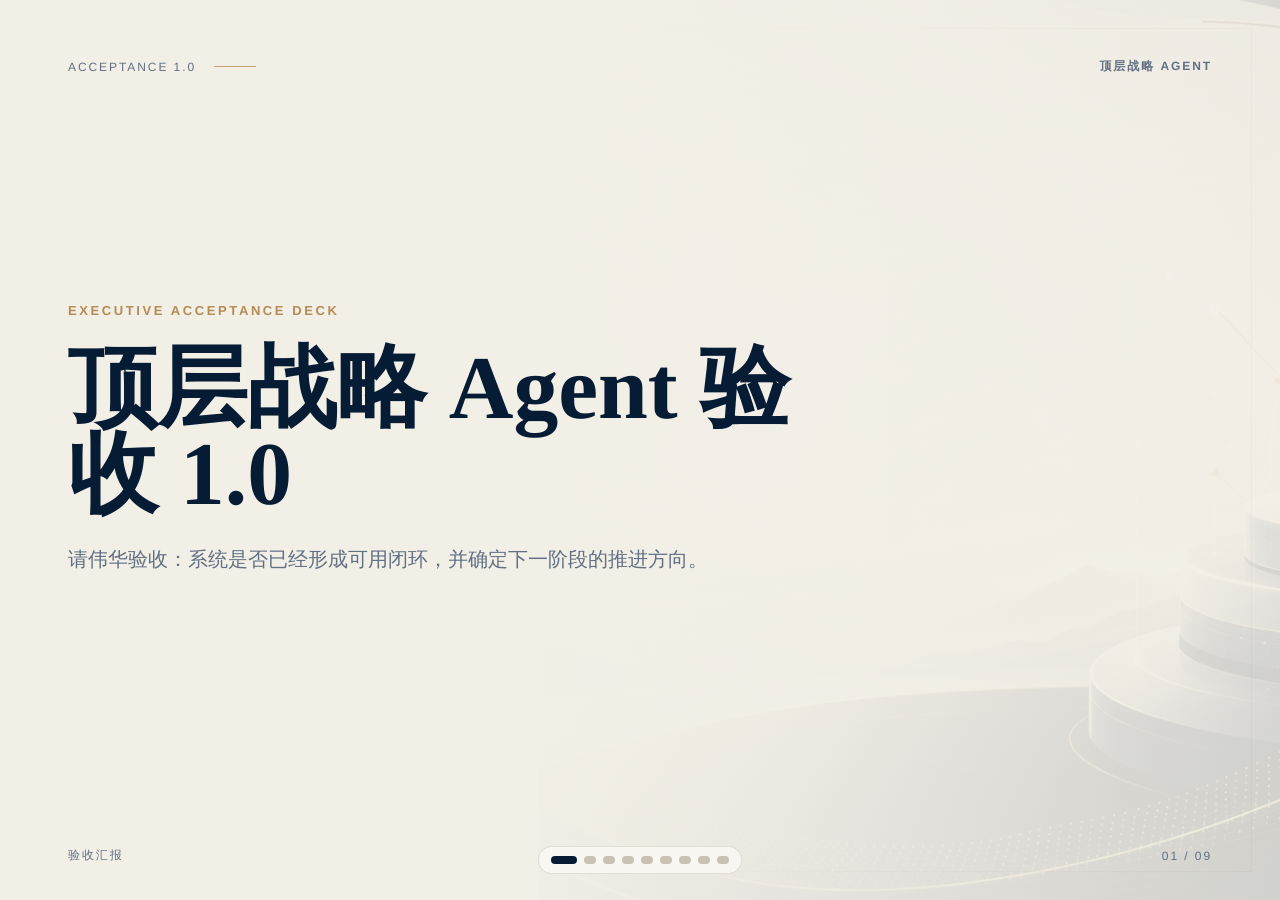
==== index.html @ 03d3de16 "docs: address deck readability feedback" ====
<!doctype html>
<html lang="zh-CN">
<head>
  <meta charset="utf-8">
  <meta name="viewport" content="width=device-width, initial-scale=1">
  <title>顶层战略 Agent 验收 1.0</title>
  <style>
    :root {
      --paper: #f2efe7;
      --paper-soft: #fbfaf6;
      --ink: #061b34;
      --muted: #617083;
      --line: #d8d2c4;
      --gold: #b48b52;
      --gold-soft: #e1ceb0;
      --white: #fffdfa;
    }

    * { box-sizing: border-box; }

    html, body {
      margin: 0;
      width: 100%;
      height: 100%;
      overflow: hidden;
      background: var(--paper);
      color: var(--ink);
      font-family: Inter, -apple-system, BlinkMacSystemFont, "PingFang SC", "Microsoft YaHei", sans-serif;
    }

    body {
      -webkit-font-smoothing: antialiased;
      text-rendering: geometricPrecision;
    }

    .deck {
      display: flex;
      width: 100vw;
      height: 100vh;
      overflow-x: auto;
      overflow-y: hidden;
      scroll-snap-type: x mandatory;
      scroll-behavior: smooth;
    }

    .deck::-webkit-scrollbar { display: none; }

    .slide {
      position: relative;
      flex: 0 0 100vw;
      width: 100vw;
      height: 100vh;
      scroll-snap-align: start;
      padding: 58px 68px 68px;
      background:
        linear-gradient(90deg, rgba(180, 139, 82, .08), transparent 36%),
        var(--paper);
      overflow: hidden;
    }

    .slide::before {
      content: "";
      position: absolute;
      inset: 28px;
      border: 1px solid rgba(180, 139, 82, .22);
      pointer-events: none;
    }

    .topline,
    .footer {
      position: relative;
      z-index: 2;
      display: flex;
      align-items: center;
      justify-content: space-between;
      color: var(--muted);
      font-size: 12px;
      letter-spacing: .16em;
      text-transform: uppercase;
    }

    .topline span {
      display: inline-flex;
      align-items: center;
      gap: 18px;
    }

    .topline span::after {
      content: "";
      display: inline-block;
      width: 42px;
      height: 1px;
      background: var(--gold);
      opacity: .72;
    }

    .footer {
      position: absolute;
      left: 68px;
      right: 68px;
      bottom: 36px;
      z-index: 4;
    }

    .frame {
      position: relative;
      z-index: 2;
      height: calc(100vh - 172px);
      display: grid;
      align-content: center;
      gap: 28px;
    }

    h1, h2, h3, p { margin: 0; }

    h1, h2 {
      font-family: Georgia, "Times New Roman", "Songti SC", serif;
      font-weight: 700;
      letter-spacing: 0;
    }

    h1 {
      max-width: 760px;
      font-size: clamp(54px, 7vw, 112px);
      line-height: .96;
    }

    h2 {
      max-width: 960px;
      font-size: clamp(42px, 5.2vw, 78px);
      line-height: 1.04;
    }

    h3 {
      font-size: 24px;
      line-height: 1.34;
      font-weight: 700;
    }

    .lead {
      max-width: 860px;
      color: var(--muted);
      font-size: clamp(20px, 2vw, 30px);
      line-height: 1.58;
    }

    .cover .lead {
      max-width: none;
      white-space: nowrap;
      font-size: clamp(20px, 1.55vw, 26px);
      line-height: 1.45;
    }

    .kicker {
      color: var(--gold);
      font-size: 13px;
      font-weight: 700;
      letter-spacing: .2em;
      text-transform: uppercase;
    }

    .grid-2 {
      display: grid;
      grid-template-columns: 1fr 1fr;
      gap: 26px;
      align-items: center;
    }

    .grid-3 {
      display: grid;
      grid-template-columns: repeat(3, 1fr);
      gap: 18px;
    }

    .card {
      min-height: 150px;
      padding: 22px 22px 20px;
      background: rgba(251, 250, 246, .88);
      border: 1px solid var(--line);
      border-radius: 8px;
    }

    .card .num {
      display: block;
      margin-bottom: 18px;
      color: var(--gold);
      font-family: Georgia, "Times New Roman", serif;
      font-size: 32px;
      font-style: italic;
    }

    .card p,
    .note,
    .caption,
    li {
      color: var(--muted);
      font-size: 18px;
      line-height: 1.58;
    }

    .metric-row {
      display: grid;
      grid-template-columns: repeat(3, 1fr);
      gap: 20px;
    }

    .metric {
      padding: 22px 24px;
      border-top: 2px solid var(--gold);
      background: rgba(255, 253, 250, .62);
    }

    .metric strong {
      display: block;
      font-family: Georgia, "Times New Roman", serif;
      font-size: 54px;
      line-height: 1;
      color: var(--ink);
    }

    .metric span {
      display: block;
      margin-top: 10px;
      color: var(--muted);
      font-size: 17px;
      line-height: 1.45;
    }

    .evidence-grid {
      display: grid;
      grid-template-columns: repeat(3, 1fr);
      gap: 16px;
    }

    .shot {
      display: block;
      overflow: hidden;
      border: 1px solid var(--line);
      border-radius: 8px;
      background: var(--white);
      color: inherit;
      text-decoration: none;
    }

    .shot img {
      display: block;
      width: 100%;
      aspect-ratio: 16 / 9;
      object-fit: contain;
      object-position: center;
      background: #f7f4ec;
    }

    .shot p {
      padding: 12px 14px 14px;
      color: var(--muted);
      font-size: 14px;
      line-height: 1.45;
    }

    .hero-img {
      position: absolute;
      inset: 0 0 0 auto;
      width: 58vw;
      height: 100vh;
      object-fit: cover;
      opacity: .34;
      filter: saturate(.82) contrast(.94);
    }

    .hero-mask {
      position: absolute;
      inset: 0;
      background: linear-gradient(90deg, var(--paper) 0%, rgba(242, 239, 231, .96) 44%, rgba(242, 239, 231, .58) 100%);
      z-index: 1;
    }

    .architecture {
      display: grid;
      grid-template-columns: .58fr 1.42fr;
      gap: 30px;
      align-items: center;
    }

    .architecture h2 {
      font-size: clamp(42px, 4.8vw, 66px);
    }

    .architecture img,
    .chapter-visual,
    .manual-cover {
      width: 100%;
      border: 1px solid var(--line);
      border-radius: 8px;
      background: var(--white);
    }

    .architecture img {
      max-height: 720px;
      object-fit: contain;
      padding: 6px;
    }

    .arch-figure,
    .zoom-trigger {
      position: relative;
      cursor: zoom-in;
    }

    .arch-figure {
      display: block;
      color: inherit;
      text-decoration: none;
    }

    .zoom-trigger::after {
      content: "点击放大";
      position: absolute;
      right: 10px;
      bottom: 10px;
      z-index: 3;
      padding: 5px 9px;
      border: 1px solid rgba(180, 139, 82, .55);
      border-radius: 999px;
      background: rgba(251, 250, 246, .9);
      color: var(--ink);
      font-size: 12px;
      letter-spacing: .06em;
      opacity: 0;
      transform: translateY(4px);
      transition: opacity .18s ease, transform .18s ease;
      pointer-events: none;
    }

    .zoom-trigger:hover::after,
    .zoom-trigger:focus-visible::after {
      opacity: 1;
      transform: translateY(0);
    }

    .flow {
      display: grid;
      grid-template-columns: repeat(5, 1fr);
      gap: 12px;
      align-items: stretch;
    }

    .flow .node {
      min-height: 116px;
      padding: 16px;
      background: var(--paper-soft);
      border: 1px solid var(--line);
      border-radius: 8px;
    }

    .flow strong {
      display: block;
      margin-bottom: 10px;
      color: var(--ink);
      font-size: 18px;
    }

    .flow span {
      color: var(--muted);
      font-size: 15px;
      line-height: 1.45;
    }

    .decision {
      display: grid;
      grid-template-columns: 1fr 1fr;
      gap: 18px;
    }

    .decision .card { min-height: 230px; }

    ul {
      margin: 14px 0 0;
      padding-left: 20px;
    }

    li + li { margin-top: 8px; }

    .big-link {
      display: inline-flex;
      align-items: center;
      justify-content: center;
      width: fit-content;
      margin-top: 18px;
      padding: 14px 22px;
      background: var(--ink);
      color: var(--paper-soft);
      border-radius: 999px;
      text-decoration: none;
      font-weight: 700;
      font-size: 18px;
    }

    .controls {
      position: fixed;
      left: 50%;
      bottom: 26px;
      z-index: 20;
      transform: translateX(-50%);
      display: flex;
      gap: 7px;
      padding: 9px 12px;
      border: 1px solid rgba(216, 210, 196, .7);
      border-radius: 999px;
      background: rgba(251, 250, 246, .78);
      backdrop-filter: blur(10px);
    }

    .dot {
      width: 8px;
      height: 8px;
      border: 0;
      border-radius: 999px;
      background: #c9c2b2;
      cursor: pointer;
    }

    .dot.active {
      width: 26px;
      background: var(--ink);
    }

    .lightbox {
      position: fixed;
      inset: 0;
      z-index: 50;
      display: none;
      place-items: center;
      padding: 42px;
      background: rgba(6, 27, 52, .78);
      backdrop-filter: blur(8px);
    }

    .lightbox.open {
      display: grid;
    }

    .lightbox img {
      display: block;
      max-width: 96vw;
      max-height: 88vh;
      object-fit: contain;
      background: var(--paper-soft);
      border: 1px solid rgba(255, 253, 250, .38);
      border-radius: 8px;
      box-shadow: 0 24px 80px rgba(0, 0, 0, .32);
    }

    .lightbox-close,
    .lightbox-open {
      position: fixed;
      z-index: 51;
      border: 1px solid rgba(255, 253, 250, .42);
      background: rgba(251, 250, 246, .92);
      color: var(--ink);
      text-decoration: none;
      font-weight: 700;
      cursor: pointer;
    }

    .lightbox-close {
      top: 24px;
      right: 28px;
      width: 42px;
      height: 42px;
      border-radius: 50%;
      font-size: 24px;
      line-height: 1;
    }

    .lightbox-open {
      right: 84px;
      bottom: 28px;
      padding: 12px 16px;
      border-radius: 999px;
      font-size: 14px;
    }

    @media (max-width: 980px) {
      .slide { padding: 38px 28px 66px; overflow-y: auto; }
      .slide::before { inset: 14px; }
      .frame { height: auto; min-height: calc(100vh - 140px); }
      .footer { left: 28px; right: 28px; }
      .cover .lead { white-space: normal; }
      .grid-2,
      .grid-3,
      .architecture,
      .decision,
      .evidence-grid,
      .metric-row,
      .flow { grid-template-columns: 1fr; }
      .hero-img { width: 100vw; opacity: .18; }
      .flow .node { min-height: auto; }
    }
  </style>
</head>
<body>
  <main class="deck" id="deck" aria-label="顶层战略 Agent 验收 1.0">
    <section class="slide cover">
      <img class="hero-img" src="images/generated/cover-v1.png" alt="">
      <div class="hero-mask"></div>
      <div class="topline"><span>Acceptance 1.0</span><b>顶层战略 Agent</b></div>
      <div class="frame">
        <div class="kicker">Executive Acceptance Deck</div>
        <h1>顶层战略 Agent 验收 1.0</h1>
        <p class="lead">请伟华验收：系统是否已经形成可用闭环，并确定下一阶段的推进方向。</p>
      </div>
      <div class="footer"><span>验收汇报</span><span>01 / 09</span></div>
    </section>

    <section class="slide">
      <div class="topline"><span>What To Accept</span><b>本场节奏</b></div>
      <div class="frame">
        <h2>今天请伟华验收三件事</h2>
        <div class="grid-3">
          <div class="card">
            <span class="num">01</span>
            <h3>系统闭环是否成立</h3>
            <p>从 0 到 1 构建、日常动态更新、专家复核与人工判断，是否已经构成可演示的完整闭环。</p>
          </div>
          <div class="card">
            <span class="num">02</span>
            <h3>角色边界是否正确</h3>
            <p>AI 负责汇总、拆解、生成建议与复核依据；人保留采纳、拒绝、调整和发布的最终判断。</p>
          </div>
          <div class="card">
            <span class="num">03</span>
            <h3>下一步如何推进</h3>
            <p>请伟华讨论试点范围、信息源接入方向，并拍板下一阶段是否向“AI+管理”中间层推进。</p>
          </div>
        </div>
      </div>
      <div class="footer"><span>验收范围</span><span>02 / 09</span></div>
    </section>

    <section class="slide">
      <div class="topline"><span>AI + Management</span><b>系统位置</b></div>
      <div class="frame architecture">
        <div>
          <div class="kicker">Current Layer</div>
          <h2>当前产品处在最顶层：项目集输入与战略闭环</h2>
          <p class="lead">它先把高层会议、行业变化和项目集材料转成项目集战略文档，再把战略变化向下游管理系统传递。</p>
          <ul>
            <li>第一层：项目集输入与战略闭环，当前已跑通。</li>
            <li>第二层：意图识别与分发 Agent，识别项目集目标、事务类型、风险等级并匹配对应 Agent。</li>
            <li>第三层：AI 项目集管理闭环与 AI 执行交付闭环，后续逐步打通。</li>
          </ul>
        </div>
        <a class="arch-figure zoom-trigger" href="images/transaction-ai-vs-ai-management.png" data-zoom-src="images/transaction-ai-vs-ai-management.png" aria-label="放大查看 AI 管理流程图">
          <img src="images/transaction-ai-vs-ai-management.png" alt="事务加 AI 与 AI 加管理模式对比流程图">
        </a>
      </div>
      <div class="footer"><span>整体架构</span><span>03 / 09</span></div>
    </section>

    <section class="slide">
      <div class="topline"><span>Evidence Base</span><b>输入基座</b></div>
      <div class="frame">
        <h2>项目集的源材料已经整理完成</h2>
        <div class="metric-row">
          <div class="metric">
            <strong>1,673</strong>
            <span>篇会议纪要已完成项目相关性蒸馏，覆盖 2025-01-01 至 2026-05-13。</span>
          </div>
          <div class="metric">
            <strong>10</strong>
            <span>份项目集战略文档进入系统，构成独立战略空间。</span>
          </div>
          <div class="metric">
            <strong>2</strong>
            <span>类信息源已接入方向：高层 DJ 会议纪要与外部行业资讯。</span>
          </div>
        </div>
        <div class="grid-3">
          <div class="card">
            <h3>输入可追溯</h3>
            <p>每个观点都应能回到具体会议、行业资讯或专家建议，避免战略文档变成不可追问的摘要。</p>
          </div>
          <div class="card">
            <h3>更新可持续</h3>
            <p>新会议与外部变化可以持续进入日常更新流程，推动战略文档动态变化。</p>
          </div>
          <div class="card">
            <h3>空间可扩展</h3>
            <p>每个项目集形成独立战略空间，后续可汇总为非游业务整体战略文档。</p>
          </div>
        </div>
      </div>
      <div class="footer"><span>证据基座</span><span>04 / 09</span></div>
    </section>

    <section class="slide">
      <div class="topline"><span>Closed Loops</span><b>系统闭环</b></div>
      <div class="frame">
        <h2>两个核心闭环已经跑通</h2>
        <div class="evidence-grid">
          <a class="shot zoom-trigger" href="#" data-asset="screenshots-hd/01-dashboard.png" data-zoom-src="screenshots-hd/01-dashboard.png" aria-label="放大查看仪表盘截图">
            <img data-asset="screenshots-hd/01-dashboard.png" alt="仪表盘截图">
            <p>仪表盘：先看战略文档、构建进度和日更状态。</p>
          </a>
          <a class="shot zoom-trigger" href="#" data-asset="screenshots-hd/11-build-direction.png" data-zoom-src="screenshots-hd/11-build-direction.png" aria-label="放大查看方向确认截图">
            <img data-asset="screenshots-hd/11-build-direction.png" alt="方向确认截图">
            <p>0-1 构建：AI 拆出方向，用户逐层确认。</p>
          </a>
          <a class="shot zoom-trigger" href="#" data-asset="screenshots-hd/14-build-expert-review.png" data-zoom-src="screenshots-hd/14-build-expert-review.png" aria-label="放大查看专家评审截图">
            <img data-asset="screenshots-hd/14-build-expert-review.png" alt="专家评审截图">
            <p>专家复核：多专家讨论后给出建议，不让 AI 单点决策。</p>
          </a>
          <a class="shot zoom-trigger" href="#" data-asset="screenshots-hd/15-build-completed.png" data-zoom-src="screenshots-hd/15-build-completed.png" aria-label="放大查看构建完成截图">
            <img data-asset="screenshots-hd/15-build-completed.png" alt="构建完成截图">
            <p>完成态：从材料到正式战略文档的闭环成立。</p>
          </a>
          <a class="shot zoom-trigger" href="#" data-asset="screenshots-hd/21-daily-update-review.png" data-zoom-src="screenshots-hd/21-daily-update-review.png" aria-label="放大查看日更建议截图">
            <img data-asset="screenshots-hd/21-daily-update-review.png" alt="日更建议截图">
            <p>日常更新：新信息转成可采纳、可拒绝、可调整的建议。</p>
          </a>
          <a class="shot zoom-trigger" href="#" data-asset="screenshots-hd/23-daily-decision.png" data-zoom-src="screenshots-hd/23-daily-decision.png" aria-label="放大查看日更决策截图">
            <img data-asset="screenshots-hd/23-daily-decision.png" alt="日更决策截图">
            <p>日更决策：最终由人确认并回写战略文档。</p>
          </a>
        </div>
      </div>
      <div class="footer"><span>闭环证据</span><span>05 / 09</span></div>
    </section>

    <section class="slide">
      <div class="topline"><span>Governance</span><b>权限边界</b></div>
      <div class="frame">
        <div class="grid-2">
          <div>
            <div class="kicker">Human In The Loop</div>
            <h2>AI 提建议，人做判断</h2>
            <p class="lead">系统设计的关键不是让 AI 越过管理责任，而是把分散信息变成可判断的材料，让负责人把精力放在更高价值的判断上。</p>
          </div>
          <img class="chapter-visual" src="images/generated/chapter-strategy-loop-v1.png" alt="">
        </div>
        <div class="flow">
          <div class="node"><strong>多源输入</strong><span>会议纪要、行业资讯、项目材料进入系统。</span></div>
          <div class="node"><strong>AI 拆解</strong><span>提炼方向、维度、观点和风险变化。</span></div>
          <div class="node"><strong>专家复核</strong><span>多专家给出争议点和可采纳建议。</span></div>
          <div class="node"><strong>人工判断</strong><span>负责人采纳、拒绝、调整或发布。</span></div>
          <div class="node"><strong>版本回写</strong><span>形成可追溯战略文档和后续影响。</span></div>
        </div>
      </div>
      <div class="footer"><span>边界设计</span><span>06 / 09</span></div>
    </section>

    <section class="slide">
      <div class="topline"><span>Discussion</span><b>请伟华讨论</b></div>
      <div class="frame">
        <h2>讨论一与讨论二：先把试点和信息输入定下来</h2>
        <div class="decision">
          <div class="card">
            <span class="num">讨论一</span>
            <h3>试点范围怎么定？</h3>
            <p>项目组建议先安排 3-4 个项目集负责人试点，在真实工作中验证使用频率、判断质量和日更价值。</p>
            <ul>
              <li>保守：1-2 个负责人小范围测试。</li>
              <li>推荐：3-4 个负责人形成横向对比。</li>
              <li>激进：10 个项目组一次性接入。</li>
            </ul>
          </div>
          <div class="card">
            <span class="num">讨论二</span>
            <h3>信息源是否还要补充？</h3>
            <p>当前已有高层 DJ 会议纪要与外部行业资讯。下一步可能接入财务数据、项目管理数据、行业专家经验输入。</p>
            <ul>
              <li>请伟华先判断这些方向是否认可。</li>
              <li>如认可，再安排优先级与接入边界。</li>
              <li>如有更关键的信息源，请现场补充。</li>
            </ul>
          </div>
        </div>
      </div>
      <div class="footer"><span>讨论问题</span><span>07 / 09</span></div>
    </section>

    <section class="slide">
      <div class="topline"><span>Decision</span><b>请伟华总决策</b></div>
      <div class="frame">
        <h2>总决策三：下一阶段投入方向</h2>
        <div class="grid-2">
          <div class="card">
            <span class="num">项目组建议</span>
            <h3>先让项目集负责人真实使用顶层战略系统</h3>
            <p>在得到各项目集的顶层战略规划文档后，继续构建中间层：意图识别与分发 Agent，识别项目集目标、事务类型、风险等级，并匹配对应 Agent。</p>
          </div>
          <div class="card">
            <span class="num">请伟华总判断</span>
            <h3>是否认可按此方向推进？</h3>
            <p>如果认可，项目组按此推进；如果不认可，请伟华总给出更好的建议或目标调整，项目组据此修订下一版本规划。</p>
          </div>
        </div>
        <div class="grid-3">
          <div class="card">
            <h3>执行层方向 1</h3>
            <p>事务分配自动化：事务进入漏斗池后，自动分配给 AI 员工；例如设计事务先交给 AI 设计师。</p>
          </div>
          <div class="card">
            <h3>执行层方向 2</h3>
            <p>结构化反馈与验收：事务完成后，由 AI 或验收人员形成结构化反馈。</p>
          </div>
          <div class="card">
            <h3>执行层方向 3</h3>
            <p>周验收、月验收、阶段目标验收逐级回流，最终反馈到顶层战略系统。</p>
          </div>
        </div>
      </div>
      <div class="footer"><span>下一阶段</span><span>08 / 09</span></div>
    </section>

    <section class="slide">
      <div class="topline"><span>Appendix</span><b>产品手册</b></div>
      <div class="frame grid-2">
        <div>
          <div class="kicker">HD Manual</div>
          <h2>完整操作流程放在外部产品手册</h2>
          <a class="big-link" href="#" data-href="manual/index.html" target="_blank" rel="noopener">打开产品使用手册</a>
        </div>
        <div>
          <a class="arch-figure zoom-trigger" href="#" data-asset="manual/images/generated/manual-cover-v1.png" data-zoom-src="manual/images/generated/manual-cover-v1.png" aria-label="放大查看产品使用手册封面">
            <img class="manual-cover" data-asset="manual/images/generated/manual-cover-v1.png" alt="产品使用手册封面">
          </a>
          <p class="caption">手册内所有产品截图均来自本地隔离环境，点击截图可放大查看。</p>
        </div>
      </div>
      <div class="footer"><span>附录入口</span><span>09 / 09</span></div>
    </section>
  </main>

  <nav class="controls" aria-label="幻灯片导航"></nav>

  <div class="lightbox" role="dialog" aria-modal="true" aria-label="放大查看图片">
    <button class="lightbox-close" type="button" aria-label="关闭放大图片">×</button>
    <img alt="">
    <a class="lightbox-open" href="#" target="_blank" rel="noopener">打开原图</a>
  </div>

  <script>
    const deck = document.querySelector("#deck");
    const slides = Array.from(document.querySelectorAll(".slide"));
    const controls = document.querySelector(".controls");
    const lightbox = document.querySelector(".lightbox");
    const lightboxImg = lightbox.querySelector("img");
    const lightboxOpen = lightbox.querySelector(".lightbox-open");
    const lightboxClose = lightbox.querySelector(".lightbox-close");
    const externalPrefix = location.pathname.includes("/ppt/") || location.pathname.endsWith("/ppt") ? "../" : "";

    function assetUrl(path) {
      if (!path || /^(https?:|data:|blob:|#)/i.test(path)) return path;
      if (path.startsWith("screenshots-hd/") || path.startsWith("manual/")) return externalPrefix + path;
      return path;
    }

    document.querySelectorAll("[data-asset]").forEach((element) => {
      const resolved = assetUrl(element.dataset.asset);
      if (element.tagName === "IMG") element.src = resolved;
      if (element.tagName === "A") element.href = resolved;
    });

    document.querySelectorAll("[data-href]").forEach((element) => {
      element.href = assetUrl(element.dataset.href);
    });

    const dots = slides.map((slide, index) => {
      const dot = document.createElement("button");
      dot.className = "dot";
      dot.type = "button";
      dot.setAttribute("aria-label", `跳转到第 ${index + 1} 页`);
      dot.addEventListener("click", () => slide.scrollIntoView({ behavior: "smooth", inline: "start" }));
      controls.appendChild(dot);
      return dot;
    });

    function activeIndex() {
      return Math.round(deck.scrollLeft / deck.clientWidth);
    }

    function syncDots() {
      const current = activeIndex();
      dots.forEach((dot, index) => dot.classList.toggle("active", index === current));
    }

    function go(delta) {
      const next = Math.min(slides.length - 1, Math.max(0, activeIndex() + delta));
      slides[next].scrollIntoView({ behavior: "smooth", inline: "start" });
    }

    function openLightbox(source, alt) {
      const resolved = assetUrl(source);
      lightboxImg.src = resolved;
      lightboxImg.alt = alt || "放大图片";
      lightboxOpen.href = resolved;
      lightbox.classList.add("open");
    }

    function closeLightbox() {
      lightbox.classList.remove("open");
      lightboxImg.removeAttribute("src");
    }

    document.querySelectorAll(".zoom-trigger").forEach((trigger) => {
      trigger.addEventListener("click", (event) => {
        event.preventDefault();
        const source = trigger.dataset.zoomSrc || trigger.dataset.asset || trigger.getAttribute("href");
        const image = trigger.querySelector("img");
        openLightbox(source, image?.alt || trigger.getAttribute("aria-label"));
      });
    });

    deck.addEventListener("scroll", () => window.requestAnimationFrame(syncDots), { passive: true });
    window.addEventListener("resize", syncDots);
    let wheelLocked = false;
    window.addEventListener("wheel", (event) => {
      if (lightbox.classList.contains("open")) return;

      const delta = Math.abs(event.deltaY) >= Math.abs(event.deltaX) ? event.deltaY : event.deltaX;
      if (Math.abs(delta) < 24) return;

      event.preventDefault();
      if (wheelLocked) return;

      go(delta > 0 ? 1 : -1);
      wheelLocked = true;
      window.setTimeout(() => {
        wheelLocked = false;
      }, 560);
    }, { passive: false });

    lightbox.addEventListener("click", (event) => {
      if (event.target === lightbox) closeLightbox();
    });
    lightboxClose.addEventListener("click", closeLightbox);
    window.addEventListener("keydown", (event) => {
      if (event.key === "Escape" && lightbox.classList.contains("open")) {
        closeLightbox();
        return;
      }
      if (lightbox.classList.contains("open")) return;

      if (event.key === "ArrowRight" || event.key === "PageDown" || event.key === " ") go(1);
      if (event.key === "ArrowLeft" || event.key === "PageUp") go(-1);
      if (event.key === "Home") slides[0].scrollIntoView({ behavior: "smooth", inline: "start" });
      if (event.key === "End") slides[slides.length - 1].scrollIntoView({ behavior: "smooth", inline: "start" });
    });
    syncDots();
  </script>
</body>
</html>
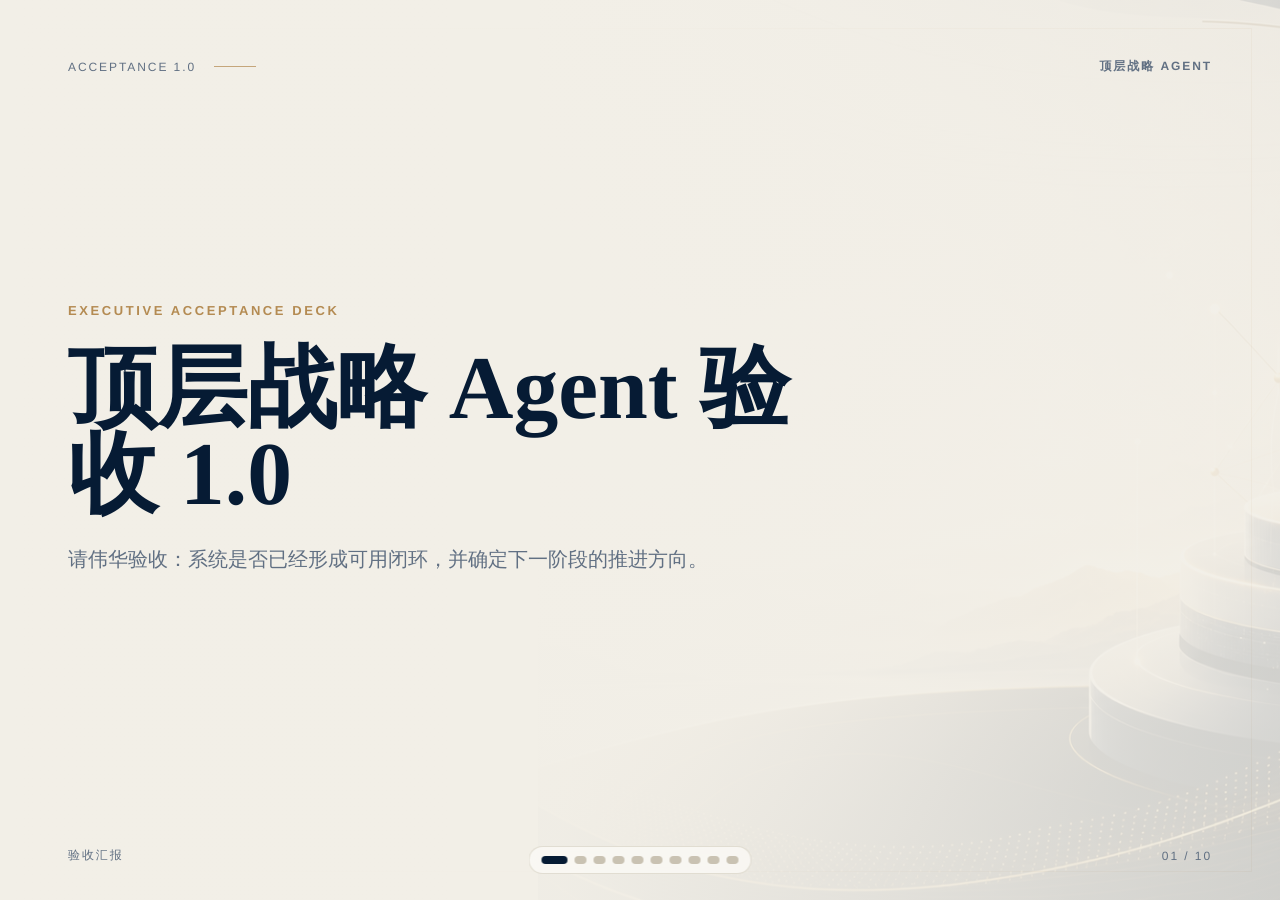
==== commit 19e03fc1: "docs: embed user flow diagram" ====
--- a/index.html
+++ b/index.html
@@ -131,6 +131,19 @@
       line-height: 1.04;
     }
 
+    .one-line {
+      max-width: none;
+      white-space: nowrap;
+    }
+
+    .one-line.fit {
+      font-size: clamp(40px, 4.4vw, 66px);
+    }
+
+    .one-line.tight {
+      font-size: clamp(38px, 3.8vw, 56px);
+    }
+
     h3 {
       font-size: 24px;
       line-height: 1.34;
@@ -223,6 +236,123 @@
       margin-top: 10px;
       color: var(--muted);
       font-size: 17px;
+      line-height: 1.45;
+    }
+
+    .source-frame {
+      gap: 20px;
+    }
+
+    .source-head {
+      display: grid;
+      grid-template-columns: 1.08fr .92fr;
+      gap: 28px;
+      align-items: end;
+    }
+
+    .source-head h2 {
+      font-size: clamp(34px, 3.4vw, 52px);
+    }
+
+    .source-head .lead {
+      max-width: none;
+      font-size: clamp(16px, 1.18vw, 19px);
+      line-height: 1.42;
+      white-space: nowrap;
+    }
+
+    .source-layout {
+      display: grid;
+      grid-template-columns: .36fr .64fr;
+      gap: 24px;
+      align-items: start;
+    }
+
+    .source-stats {
+      display: grid;
+      gap: 10px;
+      align-content: center;
+    }
+
+    .source-stat {
+      min-height: 96px;
+      padding: 14px 20px;
+      border-left: 3px solid var(--gold);
+      background: rgba(255, 253, 250, .68);
+    }
+
+    .source-stat strong {
+      display: block;
+      font-family: Georgia, "Times New Roman", serif;
+      font-size: 42px;
+      line-height: .95;
+      color: var(--ink);
+    }
+
+    .source-stat span {
+      display: block;
+      margin-top: 10px;
+      color: var(--muted);
+      font-size: 16px;
+      line-height: 1.42;
+    }
+
+    .source-visual {
+      display: grid;
+      gap: 10px;
+      min-width: 0;
+    }
+
+    .source-shot {
+      display: block;
+      overflow: hidden;
+      border: 1px solid var(--line);
+      border-radius: 8px;
+      background: var(--white);
+      box-shadow: 0 18px 42px rgba(6, 27, 52, .13);
+      color: inherit;
+      text-decoration: none;
+    }
+
+    .source-shot img {
+      display: block;
+      width: 100%;
+      aspect-ratio: 16 / 8.8;
+      object-fit: contain;
+      object-position: center;
+      background: #f7f9fc;
+    }
+
+    .source-caption {
+      color: var(--muted);
+      font-size: 14px;
+      line-height: 1.45;
+    }
+
+    .source-proof-row {
+      display: grid;
+      grid-template-columns: repeat(3, 1fr);
+      gap: 14px;
+    }
+
+    .source-proof {
+      min-height: 104px;
+      padding: 18px 20px;
+      border: 1px solid var(--line);
+      border-top: 2px solid var(--gold);
+      border-radius: 8px;
+      background: rgba(251, 250, 246, .86);
+    }
+
+    .source-proof h3 {
+      margin-bottom: 6px;
+      font-size: 20px;
+      line-height: 1.25;
+    }
+
+    .source-proof p {
+      color: var(--muted);
+      font-size: 15px;
       line-height: 1.45;
     }
 
@@ -299,6 +429,50 @@
       max-height: 720px;
       object-fit: contain;
       padding: 6px;
+    }
+
+    .flow-map-frame {
+      display: grid;
+      grid-template-columns: .62fr 1.38fr;
+      gap: 30px;
+      align-items: center;
+    }
+
+    .flow-map-frame h2 {
+      font-size: clamp(42px, 4.6vw, 64px);
+    }
+
+    .flow-map-frame .lead {
+      max-width: 620px;
+      font-size: clamp(20px, 1.65vw, 25px);
+      line-height: 1.54;
+    }
+
+    .flow-map-figure {
+      display: block;
+      overflow: hidden;
+      border: 1px solid var(--line);
+      border-radius: 8px;
+      background: var(--white);
+      box-shadow: 0 18px 42px rgba(6, 27, 52, .13);
+      color: inherit;
+      text-decoration: none;
+    }
+
+    .flow-map-figure img {
+      display: block;
+      width: 100%;
+      max-height: 690px;
+      object-fit: contain;
+      object-position: center;
+      background: #ffffff;
+    }
+
+    .flow-map-caption {
+      margin-top: 10px;
+      color: var(--muted);
+      font-size: 14px;
+      line-height: 1.45;
     }
 
     .arch-figure,
@@ -374,6 +548,85 @@
 
     .decision .card { min-height: 230px; }
 
+    .next-layout {
+      display: grid;
+      grid-template-columns: 1.32fr .68fr;
+      gap: 20px;
+      align-items: stretch;
+    }
+
+    .path-card,
+    .decision-card,
+    .roadmap-item {
+      background: rgba(251, 250, 246, .88);
+      border: 1px solid var(--line);
+      border-radius: 8px;
+    }
+
+    .path-card,
+    .decision-card {
+      padding: 24px;
+    }
+
+    .path-steps {
+      display: grid;
+      grid-template-columns: repeat(4, 1fr);
+      gap: 12px;
+      margin-top: 22px;
+    }
+
+    .path-step {
+      min-height: 112px;
+      padding: 16px 14px;
+      border-top: 2px solid var(--gold);
+      background: rgba(255, 253, 250, .62);
+    }
+
+    .path-step strong {
+      display: block;
+      margin-bottom: 10px;
+      color: var(--ink);
+      font-size: 17px;
+    }
+
+    .path-step span,
+    .decision-card p,
+    .roadmap-item p {
+      color: var(--muted);
+      font-size: 16px;
+      line-height: 1.52;
+    }
+
+    .decision-card .choice {
+      margin-top: 18px;
+      padding: 16px 0 0;
+      border-top: 1px solid var(--line);
+    }
+
+    .decision-card .choice strong {
+      display: block;
+      margin-bottom: 6px;
+      color: var(--ink);
+      font-size: 18px;
+    }
+
+    .roadmap-strip {
+      display: grid;
+      grid-template-columns: repeat(3, 1fr);
+      gap: 14px;
+    }
+
+    .roadmap-item {
+      padding: 18px 20px;
+    }
+
+    .roadmap-item strong {
+      display: block;
+      margin-bottom: 8px;
+      color: var(--ink);
+      font-size: 19px;
+    }
+
     ul {
       margin: 14px 0 0;
       padding-left: 20px;
@@ -490,10 +743,19 @@
       .grid-2,
       .grid-3,
       .architecture,
+      .flow-map-frame,
       .decision,
+      .next-layout,
+      .source-head,
+      .source-layout,
+      .source-proof-row,
+      .path-steps,
+      .roadmap-strip,
       .evidence-grid,
       .metric-row,
       .flow { grid-template-columns: 1fr; }
+      .one-line { white-space: normal; }
+      .source-head .lead { white-space: normal; }
       .hero-img { width: 100vw; opacity: .18; }
       .flow .node { min-height: auto; }
     }
@@ -510,7 +772,7 @@
         <h1>顶层战略 Agent 验收 1.0</h1>
         <p class="lead">请伟华验收：系统是否已经形成可用闭环，并确定下一阶段的推进方向。</p>
       </div>
-      <div class="footer"><span>验收汇报</span><span>01 / 09</span></div>
+      <div class="footer"><span>验收汇报</span><span>01 / 10</span></div>
     </section>
 
     <section class="slide">
@@ -531,11 +793,11 @@
           <div class="card">
             <span class="num">03</span>
             <h3>下一步如何推进</h3>
-            <p>请伟华讨论试点范围、信息源接入方向，并拍板下一阶段是否向“AI+管理”中间层推进。</p>
+            <p>请伟华确定试点范围、信息源接入方向，并拍板下一阶段是否向“AI+管理”中间层推进。</p>
           </div>
         </div>
       </div>
-      <div class="footer"><span>验收范围</span><span>02 / 09</span></div>
+      <div class="footer"><span>验收范围</span><span>02 / 10</span></div>
     </section>
 
     <section class="slide">
@@ -543,8 +805,8 @@
       <div class="frame architecture">
         <div>
           <div class="kicker">Current Layer</div>
-          <h2>当前产品处在最顶层：项目集输入与战略闭环</h2>
-          <p class="lead">它先把高层会议、行业变化和项目集材料转成项目集战略文档，再把战略变化向下游管理系统传递。</p>
+          <h2>项目集战略闭环</h2>
+          <p class="lead">它先把高层会议、外部信息和项目集材料转成项目集战略文档，再把战略变化向下游管理系统传递。</p>
           <ul>
             <li>第一层：项目集输入与战略闭环，当前已跑通。</li>
             <li>第二层：意图识别与分发 Agent，识别项目集目标、事务类型、风险等级并匹配对应 Agent。</li>
@@ -555,43 +817,79 @@
           <img src="images/transaction-ai-vs-ai-management.png" alt="事务加 AI 与 AI 加管理模式对比流程图">
         </a>
       </div>
-      <div class="footer"><span>整体架构</span><span>03 / 09</span></div>
+      <div class="footer"><span>整体架构</span><span>03 / 10</span></div>
+    </section>
+
+    <section class="slide">
+      <div class="topline"><span>User Flow Map</span><b>系统闭环</b></div>
+      <div class="frame flow-map-frame">
+        <div>
+          <div class="kicker">Closed Loop</div>
+          <h2 class="one-line tight">系统如何完成闭环</h2>
+          <p class="lead">0-1 构建与日常动态更新共用一套闭环：AI 生成建议，人做关键判断，最终回写战略文档。</p>
+        </div>
+        <div>
+          <a class="flow-map-figure zoom-trigger" href="#" data-asset="diagrams/strategy-agent-user-flow.png" data-zoom-src="diagrams/strategy-agent-user-flow.png" aria-label="放大查看顶层战略 Agent 用户使用流程图">
+            <img data-asset="diagrams/strategy-agent-user-flow.png" alt="顶层战略 Agent 用户使用流程结构图">
+          </a>
+          <p class="flow-map-caption">点击流程图可打开高清大图，查看从登录、0-1 构建到日常动态更新的完整用户路径。</p>
+        </div>
+      </div>
+      <div class="footer"><span>流程总览</span><span>04 / 10</span></div>
     </section>
 
     <section class="slide">
       <div class="topline"><span>Evidence Base</span><b>输入基座</b></div>
-      <div class="frame">
-        <h2>项目集的源材料已经整理完成</h2>
-        <div class="metric-row">
-          <div class="metric">
-            <strong>1,673</strong>
-            <span>篇会议纪要已完成项目相关性蒸馏，覆盖 2025-01-01 至 2026-05-13。</span>
-          </div>
-          <div class="metric">
-            <strong>10</strong>
-            <span>份项目集战略文档进入系统，构成独立战略空间。</span>
-          </div>
-          <div class="metric">
-            <strong>2</strong>
-            <span>类信息源已接入方向：高层 DJ 会议纪要与外部行业资讯。</span>
-          </div>
-        </div>
-        <div class="grid-3">
-          <div class="card">
+      <div class="frame source-frame">
+        <div class="source-head">
+          <div>
+            <div class="kicker">Source Materials</div>
+            <h2 class="one-line">项目集的源材料已经整理完成</h2>
+          </div>
+          <p class="lead">当前 10 份项目集战略文档已完成并上传，下一步由项目集负责人进入系统使用。</p>
+        </div>
+        <div class="source-layout">
+          <div class="source-stats">
+            <div class="source-stat">
+              <strong>1,673</strong>
+              <span>篇会议纪要完成项目相关性蒸馏，覆盖 2025-01-01 至 2026-05-13。</span>
+            </div>
+            <div class="source-stat">
+              <strong>10</strong>
+              <span>份项目集战略文档进入系统，构成独立战略空间。</span>
+            </div>
+            <div class="source-stat">
+              <strong>2</strong>
+              <span>类信息源已接入方向：高层 DJ 会议纪要与外部行业资讯。</span>
+            </div>
+            <div class="source-stat cost">
+              <strong>1</strong>
+              <span>万元人民币算力成本，用于单个项目集蒸馏 1,673 篇会议纪要。</span>
+            </div>
+          </div>
+          <div class="source-visual">
+            <a class="source-shot zoom-trigger" href="#" data-asset="screenshots-hd/30-source-materials-dashboard.png" data-zoom-src="screenshots-hd/30-source-materials-dashboard.png" aria-label="放大查看项目集源材料截图">
+              <img data-asset="screenshots-hd/30-source-materials-dashboard.png" alt="项目集源材料截图">
+            </a>
+            <p class="source-caption">产品截图来自生产环境数据，点击截图可放大查看 10 个项目集战略空间。</p>
+          </div>
+        </div>
+        <div class="source-proof-row">
+          <div class="source-proof">
             <h3>输入可追溯</h3>
             <p>每个观点都应能回到具体会议、行业资讯或专家建议，避免战略文档变成不可追问的摘要。</p>
           </div>
-          <div class="card">
+          <div class="source-proof">
             <h3>更新可持续</h3>
             <p>新会议与外部变化可以持续进入日常更新流程，推动战略文档动态变化。</p>
           </div>
-          <div class="card">
+          <div class="source-proof">
             <h3>空间可扩展</h3>
             <p>每个项目集形成独立战略空间，后续可汇总为非游业务整体战略文档。</p>
           </div>
         </div>
       </div>
-      <div class="footer"><span>证据基座</span><span>04 / 09</span></div>
+      <div class="footer"><span>证据基座</span><span>05 / 10</span></div>
     </section>
 
     <section class="slide">
@@ -625,7 +923,7 @@
           </a>
         </div>
       </div>
-      <div class="footer"><span>闭环证据</span><span>05 / 09</span></div>
+      <div class="footer"><span>闭环证据</span><span>06 / 10</span></div>
     </section>
 
     <section class="slide">
@@ -634,7 +932,7 @@
         <div class="grid-2">
           <div>
             <div class="kicker">Human In The Loop</div>
-            <h2>AI 提建议，人做判断</h2>
+            <h2 class="one-line tight">AI 提建议，人做判断</h2>
             <p class="lead">系统设计的关键不是让 AI 越过管理责任，而是把分散信息变成可判断的材料，让负责人把精力放在更高价值的判断上。</p>
           </div>
           <img class="chapter-visual" src="images/generated/chapter-strategy-loop-v1.png" alt="">
@@ -647,16 +945,16 @@
           <div class="node"><strong>版本回写</strong><span>形成可追溯战略文档和后续影响。</span></div>
         </div>
       </div>
-      <div class="footer"><span>边界设计</span><span>06 / 09</span></div>
+      <div class="footer"><span>边界设计</span><span>07 / 10</span></div>
     </section>
 
     <section class="slide">
-      <div class="topline"><span>Discussion</span><b>请伟华讨论</b></div>
+      <div class="topline"><span>Decision</span><b>请伟华总决策</b></div>
       <div class="frame">
-        <h2>讨论一与讨论二：先把试点和信息输入定下来</h2>
+        <h2 class="one-line fit">试点与信息源决策</h2>
         <div class="decision">
           <div class="card">
-            <span class="num">讨论一</span>
+            <span class="num">决策一</span>
             <h3>试点范围怎么定？</h3>
             <p>项目组建议先安排 3-4 个项目集负责人试点，在真实工作中验证使用频率、判断质量和日更价值。</p>
             <ul>
@@ -666,7 +964,7 @@
             </ul>
           </div>
           <div class="card">
-            <span class="num">讨论二</span>
+            <span class="num">决策二</span>
             <h3>信息源是否还要补充？</h3>
             <p>当前已有高层 DJ 会议纪要与外部行业资讯。下一步可能接入财务数据、项目管理数据、行业专家经验输入。</p>
             <ul>
@@ -677,41 +975,47 @@
           </div>
         </div>
       </div>
-      <div class="footer"><span>讨论问题</span><span>07 / 09</span></div>
+      <div class="footer"><span>决策问题</span><span>08 / 10</span></div>
     </section>
 
     <section class="slide">
       <div class="topline"><span>Decision</span><b>请伟华总决策</b></div>
       <div class="frame">
-        <h2>总决策三：下一阶段投入方向</h2>
-        <div class="grid-2">
-          <div class="card">
+        <h2 class="one-line fit">总决策三：下一阶段投入方向</h2>
+        <div class="next-layout">
+          <div class="path-card">
             <span class="num">项目组建议</span>
-            <h3>先让项目集负责人真实使用顶层战略系统</h3>
-            <p>在得到各项目集的顶层战略规划文档后，继续构建中间层：意图识别与分发 Agent，识别项目集目标、事务类型、风险等级，并匹配对应 Agent。</p>
-          </div>
-          <div class="card">
-            <span class="num">请伟华总判断</span>
+            <h3>按“顶层先用，中间层再接”的路径推进</h3>
+            <div class="path-steps">
+              <div class="path-step"><strong>01 投入使用</strong><span>先让项目集负责人真实使用顶层战略系统。</span></div>
+              <div class="path-step"><strong>02 沉淀文档</strong><span>形成各项目集的顶层战略规划文档。</span></div>
+              <div class="path-step"><strong>03 建中间层</strong><span>构建意图识别与分发 Agent。</span></div>
+              <div class="path-step"><strong>04 接执行层</strong><span>逐步打通 AI 项目管理与执行交付闭环。</span></div>
+            </div>
+          </div>
+          <div class="decision-card">
+            <span class="num">请伟华总拍板</span>
             <h3>是否认可按此方向推进？</h3>
-            <p>如果认可，项目组按此推进；如果不认可，请伟华总给出更好的建议或目标调整，项目组据此修订下一版本规划。</p>
-          </div>
-        </div>
-        <div class="grid-3">
-          <div class="card">
-            <h3>执行层方向 1</h3>
-            <p>事务分配自动化：事务进入漏斗池后，自动分配给 AI 员工；例如设计事务先交给 AI 设计师。</p>
-          </div>
-          <div class="card">
-            <h3>执行层方向 2</h3>
-            <p>结构化反馈与验收：事务完成后，由 AI 或验收人员形成结构化反馈。</p>
-          </div>
-          <div class="card">
-            <h3>执行层方向 3</h3>
-            <p>周验收、月验收、阶段目标验收逐级回流，最终反馈到顶层战略系统。</p>
+            <div class="choice"><strong>认可</strong><p>项目组按此进入下一版本规划与实施。</p></div>
+            <div class="choice"><strong>调整</strong><p>请伟华总给出更优先的方向或目标边界，项目组据此修订。</p></div>
+          </div>
+        </div>
+        <div class="roadmap-strip">
+          <div class="roadmap-item">
+            <strong>执行层方向 1</strong>
+            <p>事务进入漏斗池后，自动分配给 AI 员工。</p>
+          </div>
+          <div class="roadmap-item">
+            <strong>执行层方向 2</strong>
+            <p>事务完成后，由 AI 或验收人员形成结构化反馈。</p>
+          </div>
+          <div class="roadmap-item">
+            <strong>执行层方向 3</strong>
+            <p>周验收、月验收、阶段目标验收逐级回流。</p>
           </div>
         </div>
       </div>
-      <div class="footer"><span>下一阶段</span><span>08 / 09</span></div>
+      <div class="footer"><span>下一阶段</span><span>09 / 10</span></div>
     </section>
 
     <section class="slide">
@@ -719,17 +1023,17 @@
       <div class="frame grid-2">
         <div>
           <div class="kicker">HD Manual</div>
-          <h2>完整操作流程放在外部产品手册</h2>
+          <h2>请打开产品手册查看完整流程</h2>
           <a class="big-link" href="#" data-href="manual/index.html" target="_blank" rel="noopener">打开产品使用手册</a>
         </div>
         <div>
           <a class="arch-figure zoom-trigger" href="#" data-asset="manual/images/generated/manual-cover-v1.png" data-zoom-src="manual/images/generated/manual-cover-v1.png" aria-label="放大查看产品使用手册封面">
             <img class="manual-cover" data-asset="manual/images/generated/manual-cover-v1.png" alt="产品使用手册封面">
           </a>
-          <p class="caption">手册内所有产品截图均来自本地隔离环境，点击截图可放大查看。</p>
+          <p class="caption">产品截图均来自测试数据，并非正式数据；点击截图可放大查看。</p>
         </div>
       </div>
-      <div class="footer"><span>附录入口</span><span>09 / 09</span></div>
+      <div class="footer"><span>附录入口</span><span>10 / 10</span></div>
     </section>
   </main>
 
